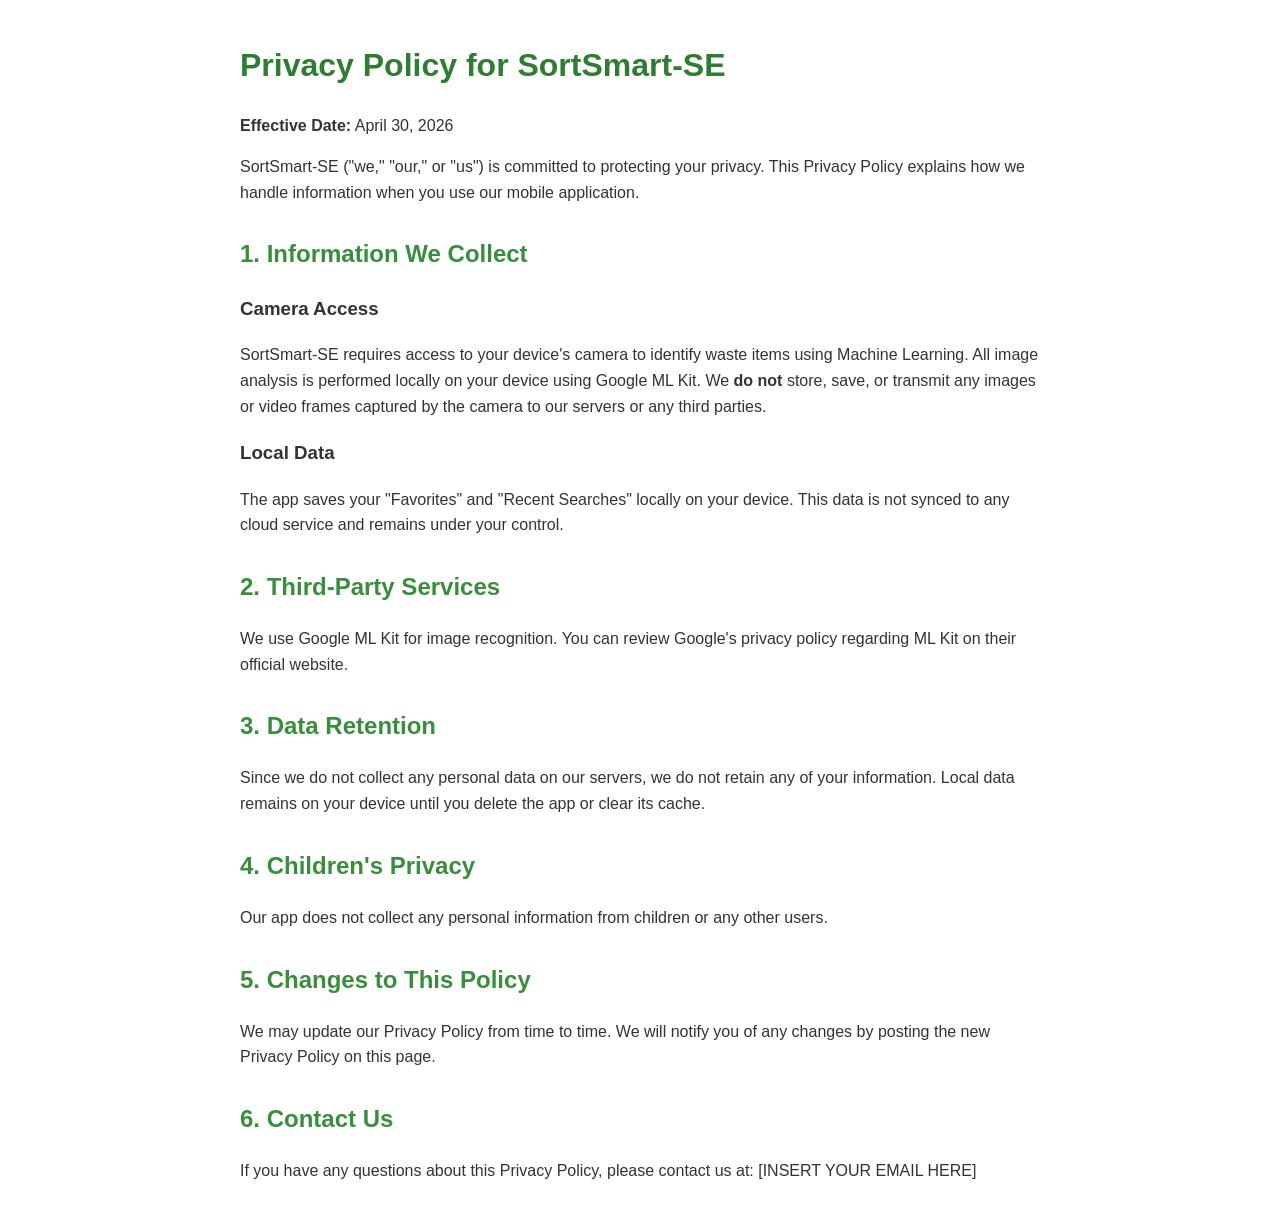
==== privacy.html @ aafa7985 "Initial commit of SortSmart-SE with Privacy Policy" ====
<!DOCTYPE html>
<html lang="en">
<head>
    <meta charset="UTF-8">
    <meta name="viewport" content="width=device-width, initial-scale=1.0">
    <title>Privacy Policy - SortSmart-SE</title>
    <style>
        body { font-family: sans-serif; line-height: 1.6; max-width: 800px; margin: 40px auto; padding: 0 20px; color: #333; }
        h1 { color: #2E7D32; }
        h2 { color: #388E3C; margin-top: 30px; }
    </style>
</head>
<body>
    <h1>Privacy Policy for SortSmart-SE</h1>
    <p><strong>Effective Date:</strong> April 30, 2026</p>
    <p>SortSmart-SE ("we," "our," or "us") is committed to protecting your privacy. This Privacy Policy explains how we handle information when you use our mobile application.</p>

    <h2>1. Information We Collect</h2>
    <h3>Camera Access</h3>
    <p>SortSmart-SE requires access to your device's camera to identify waste items using Machine Learning. All image analysis is performed locally on your device using Google ML Kit. We <strong>do not</strong> store, save, or transmit any images or video frames captured by the camera to our servers or any third parties.</p>

    <h3>Local Data</h3>
    <p>The app saves your "Favorites" and "Recent Searches" locally on your device. This data is not synced to any cloud service and remains under your control.</p>

    <h2>2. Third-Party Services</h2>
    <p>We use Google ML Kit for image recognition. You can review Google's privacy policy regarding ML Kit on their official website.</p>

    <h2>3. Data Retention</h2>
    <p>Since we do not collect any personal data on our servers, we do not retain any of your information. Local data remains on your device until you delete the app or clear its cache.</p>

    <h2>4. Children's Privacy</h2>
    <p>Our app does not collect any personal information from children or any other users.</p>

    <h2>5. Changes to This Policy</h2>
    <p>We may update our Privacy Policy from time to time. We will notify you of any changes by posting the new Privacy Policy on this page.</p>

    <h2>6. Contact Us</h2>
    <p>If you have any questions about this Privacy Policy, please contact us at: [INSERT YOUR EMAIL HERE]</p>
</body>
</html>
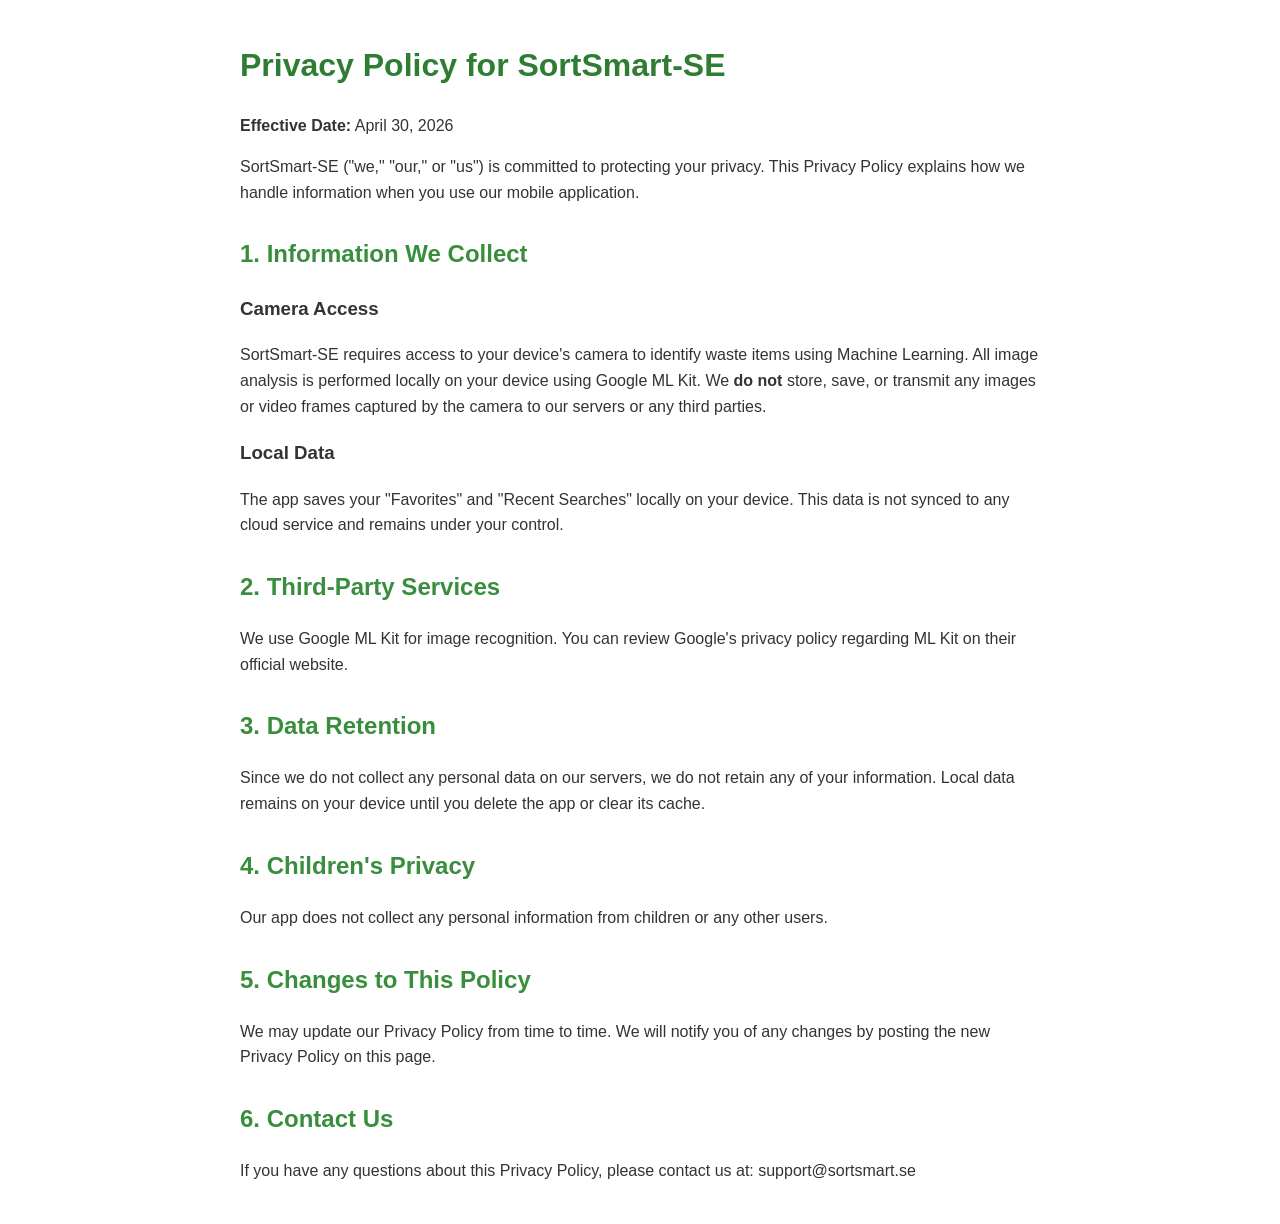
==== commit a4496202: "Update package name and fix privacy policy email placeholder" ====
--- a/privacy.html
+++ b/privacy.html
@@ -35,6 +35,6 @@
     <p>We may update our Privacy Policy from time to time. We will notify you of any changes by posting the new Privacy Policy on this page.</p>
 
     <h2>6. Contact Us</h2>
-    <p>If you have any questions about this Privacy Policy, please contact us at: [INSERT YOUR EMAIL HERE]</p>
+    <p>If you have any questions about this Privacy Policy, please contact us at: support@sortsmart.se</p>
 </body>
 </html>
